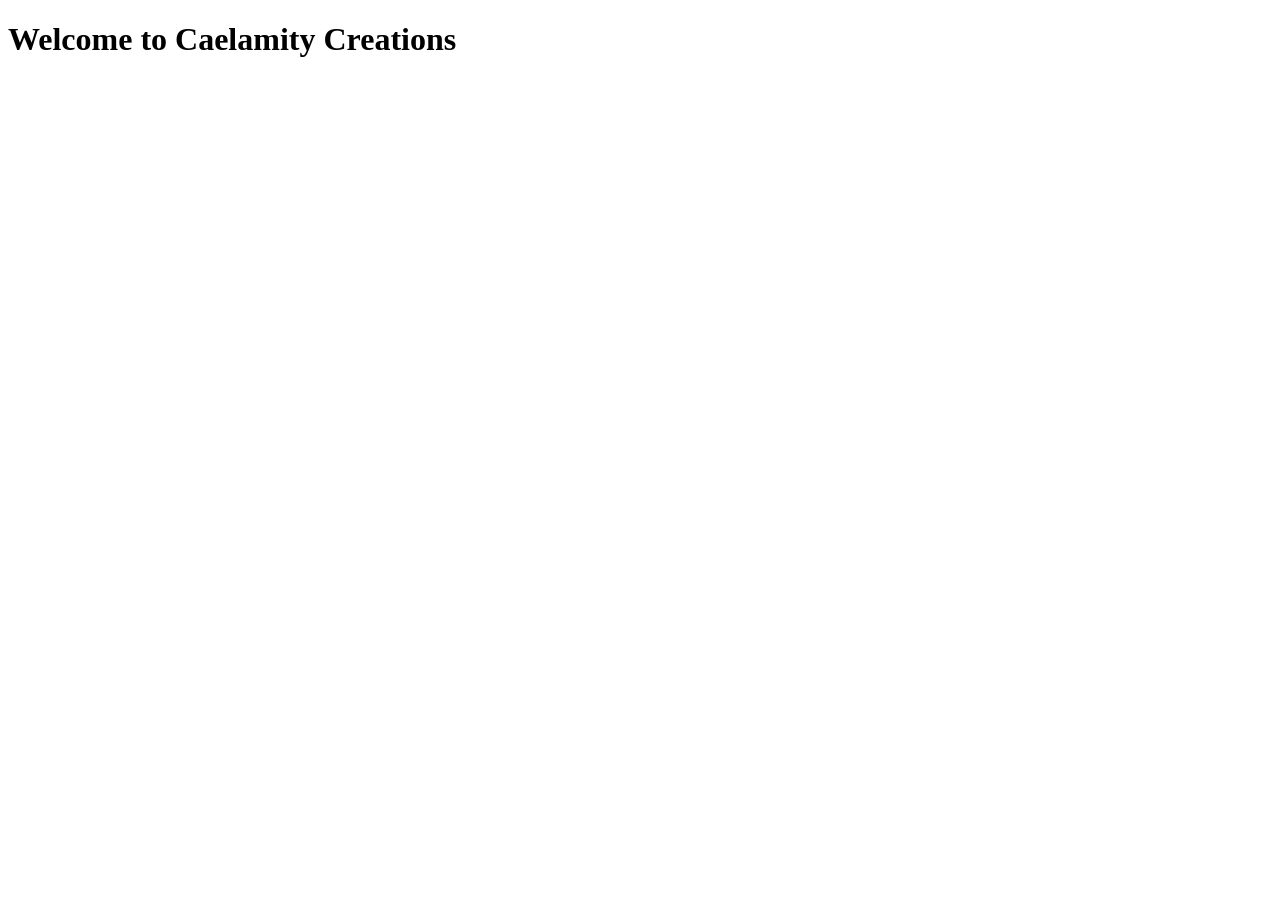
==== index.html @ dc7f4c01 "Initialize Repository" ====
<!DOCTYPE html>
<html lang="en">
<head>
    <meta charset="UTF-8">
    <meta name="viewport" content="width=device-width, initial-scale=1.0">
    <title>Document</title>
</head>
<body>
    <h1>Welcome to Caelamity Creations</h1>
</body>
</html>
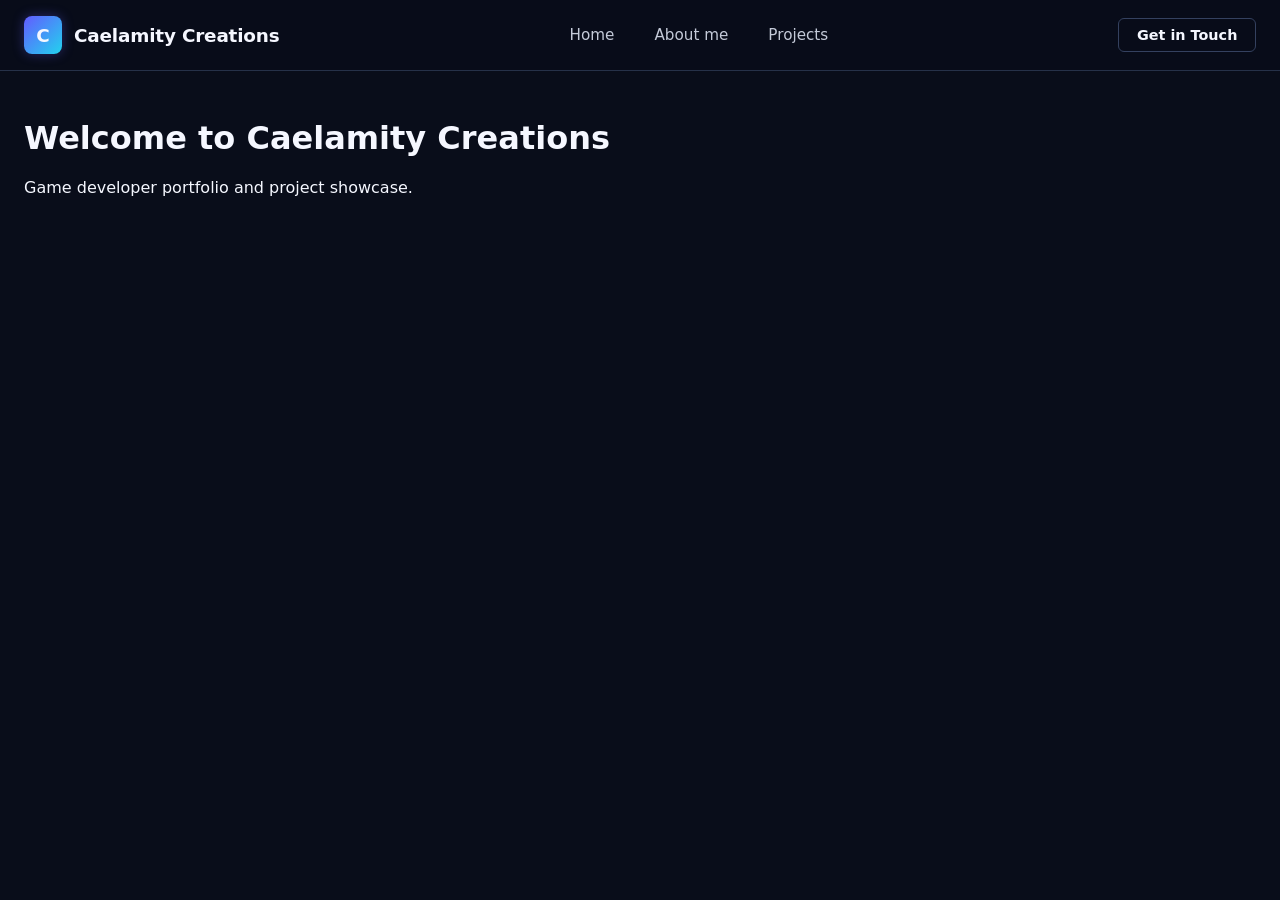
==== commit 3b3258df: "Added the navbar and also added some styling to the navbar. Updated the home page to display the cor" ====
--- a/index.html
+++ b/index.html
@@ -3,9 +3,25 @@
 <head>
     <meta charset="UTF-8">
     <meta name="viewport" content="width=device-width, initial-scale=1.0">
-    <title>Document</title>
+    <title>Caelamity Creations</title>
+    <link rel="stylesheet" href="style.css">
 </head>
 <body>
-    <h1>Welcome to Caelamity Creations</h1>
+
+    <!-- Navbar Placeholder -->
+    <div id="navbar"></div>
+
+    <main style="max-width: 2560px; margin: 3rem auto; padding: 0 1.5rem;">
+        <h1>Welcome to Caelamity Creations</h1>
+        <p>Game developer portfolio and project showcase.</p>
+    </main>
+
+    <script>
+        fetch('/components/navbar.html')
+        .then(res => res.text())
+        .then(html => {
+            document.getElementById('navbar').innerHTML = html;
+        });
+  </script>
 </body>
 </html>
--- a/style.css
+++ b/style.css
@@ -0,0 +1,35 @@
+:root {
+    /*Background Colours*/
+    --primaryBackground-colour: #090D1A;    /*Obsidian*/
+    --secondaryBackground-colour: #172554;    /*Deep Indigo*/
+
+    /*Brand Colours*/
+    --primary-colour: #635BFF;    /*Electric Violet*/
+    --accent-colour: #22D3EE;    /*Signal Cyan*/
+
+    /*Text Colours*/
+    --primaryText-colour: #F5F7FF;    /*Soft White*/
+    --secondaryText-colour: #C4CAD8;    /*Cool Grey*/
+    --mutedText-colour: #929BB0;    /*Slate Grey*/
+    --disabledText-colour: #69748B;    /*Soft White*/
+
+    /*Dividers and Borders Colours*/
+    --subtleDivider-colour: #263149;    /*Dark Slate*/
+    --visibleDivider-colour: #34415F;    /*Blue Slate*/
+    --focusBorder-colour: #635BFF;    /*Soft White*/
+
+
+    /*Additional Accents Colours*/
+    --highlight-colour: #A5B4FC;    /*Soft periwinkle*/
+    --success-colour: #5EEAD4;    /*Mint green*/
+    --flourish-colour: #F472B6;    /*Soft magenta*/
+}
+
+html, body {
+  margin: 0;
+  padding: 0;
+  min-height: 100vh;
+  background-color: var(--primaryBackground-colour);
+  color: var(--primaryText-colour);
+  font-family: system-ui, -apple-system, BlinkMacSystemFont, "Segoe UI", Roboto, sans-serif;
+}
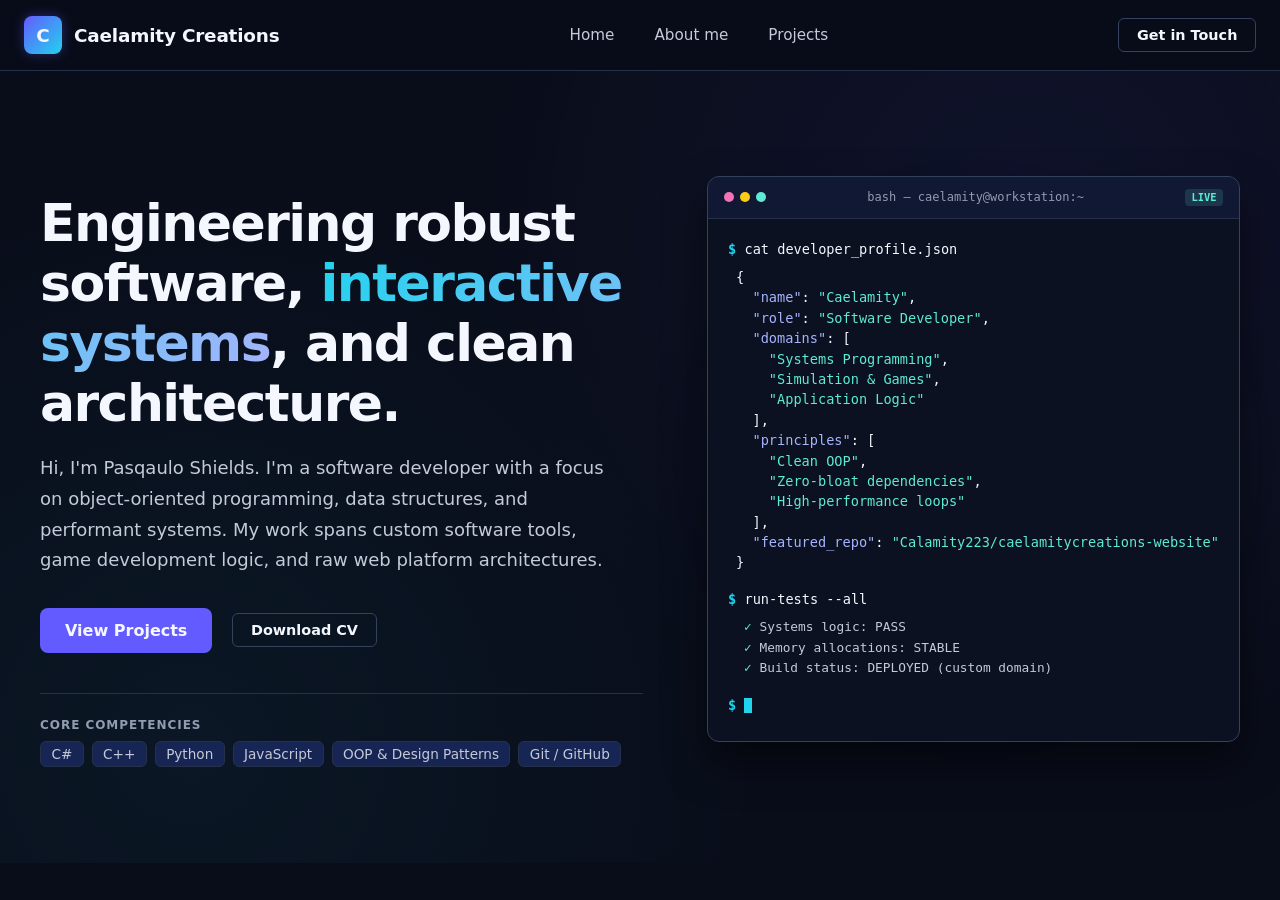
==== commit f09c6fa3: "Added a hero page Updated it so that I use an i18 file for strings. Added additional components for " ====
--- a/index.html
+++ b/index.html
@@ -1,27 +1,95 @@
 <!DOCTYPE html>
 <html lang="en">
 <head>
-    <meta charset="UTF-8">
-    <meta name="viewport" content="width=device-width, initial-scale=1.0">
-    <title>Caelamity Creations</title>
-    <link rel="stylesheet" href="style.css">
+  <meta charset="UTF-8">
+  <meta name="viewport" content="width=device-width, initial-scale=1.0">
+  <title>Caelamity Creations</title>
+  <link rel="stylesheet" href="style.css">
+
+  <!-- Component Scripts -->
+  <script type="module" src="components/button.js"></script>
+  <script type="module" src="components/status-badge.js"></script>
+  <script type="module" src="components/tag-list.js"></script>
+  <script type="module" src="components/terminal-window.js"></script>
 </head>
 <body>
 
-    <!-- Navbar Placeholder -->
-    <div id="navbar"></div>
+  <div id="navbar"></div>
 
-    <main style="max-width: 2560px; margin: 3rem auto; padding: 0 1.5rem;">
-        <h1>Welcome to Caelamity Creations</h1>
-        <p>Game developer portfolio and project showcase.</p>
-    </main>
+  <main>
+    <section class="hero-section">
+      <div class="hero-container">
+        
+        <!-- Left Column -->
+        <div class="hero-content">
+          <status-badge key="hero.status"></status-badge>
 
-    <script>
-        fetch('/components/navbar.html')
-        .then(res => res.text())
-        .then(html => {
-            document.getElementById('navbar').innerHTML = html;
-        });
-  </script>
+          <h1 class="hero-title" data-i18n-html="hero.title"></h1>
+
+          <p class="hero-description" data-i18n="hero.description"></p>
+
+          <div class="hero-actions">
+            <site-button variant="primary" href="/pages/projects.html" key="hero.ctaProjects"></site-button>
+            <site-button variant="nav" href="/assets/cv.pdf" target="_blank" key="hero.ctaCv"></site-button>
+          </div>
+
+          <tag-list 
+            label-key="hero.competenciesLabel" 
+            tags-key="hero.competenciesTags">
+          </tag-list>
+        </div>
+
+        <!-- Right Column: Terminal Window -->
+        <terminal-window title="bash — caelamity@workstation:~" status="LIVE">
+          <div class="terminal-line">
+            <span class="prompt">$</span> <span class="cmd">cat developer_profile.json</span>
+          </div>
+          
+          <pre class="code-block"><code>{
+  <span class="key">"name"</span>: <span class="str">"Caelamity"</span>,
+  <span class="key">"role"</span>: <span class="str">"Software Developer"</span>,
+  <span class="key">"domains"</span>: [
+    <span class="str">"Systems Programming"</span>,
+    <span class="str">"Simulation & Games"</span>,
+    <span class="str">"Application Logic"</span>
+  ],
+  <span class="key">"principles"</span>: [
+    <span class="str">"Clean OOP"</span>,
+    <span class="str">"Zero-bloat dependencies"</span>,
+    <span class="str">"High-performance loops"</span>
+  ],
+  <span class="key">"featured_repo"</span>: <span class="str">"Calamity223/caelamitycreations-website"</span>
+}</code></pre>
+
+          <div class="terminal-line">
+            <span class="prompt">$</span> <span class="cmd">run-tests --all</span>
+          </div>
+          <div class="terminal-result">
+            <span class="test-pass">✓</span> Systems logic: PASS<br>
+            <span class="test-pass">✓</span> Memory allocations: STABLE<br>
+            <span class="test-pass">✓</span> Build status: DEPLOYED (custom domain)
+          </div>
+
+          <div class="terminal-line active-line">
+            <span class="prompt">$</span> <span class="cursor"></span>
+          </div>
+        </terminal-window>
+
+      </div>
+    </section>
+  </main>
+
+<script type="module">
+  import { I18n } from './utils/i18n.js';
+
+  I18n.apply();
+
+  fetch('./components/navbar.html')
+    .then(res => res.text())
+    .then(html => {
+      document.getElementById('navbar').innerHTML = html;
+      I18n.apply();
+    });
+</script>
 </body>
 </html>
--- a/style.css
+++ b/style.css
@@ -32,4 +32,323 @@
   background-color: var(--primaryBackground-colour);
   color: var(--primaryText-colour);
   font-family: system-ui, -apple-system, BlinkMacSystemFont, "Segoe UI", Roboto, sans-serif;
+}
+
+
+site-button,
+status-badge,
+tag-list,
+terminal-window {
+  display: contents;
+}
+
+/* ==========================================================================
+   Base Button Object Styles
+   ========================================================================== */
+
+.btn {
+  display: inline-flex;
+  align-items: center;
+  justify-content: center;
+  font-family: inherit;
+  font-weight: 600;
+  text-decoration: none;
+  cursor: pointer;
+  border-radius: 6px;
+  transition: all 0.2s ease;
+  border: 1px solid transparent;
+}
+
+/* Variant: Nav Bar Action Button */
+.btn-nav {
+  background-color: transparent;
+  color: var(--primaryText-colour);
+  border-color: var(--visibleDivider-colour);
+  padding: 0.5rem 1.1rem;
+  font-size: 0.9rem;
+}
+
+.btn-nav:hover {
+  border-color: var(--primary-colour);
+  background-color: rgba(99, 91, 255, 0.15);
+  color: var(--highlight-colour);
+}
+
+/* Variant: Primary CTA Button */
+.btn-primary {
+  background-color: var(--primary-colour);
+  color: var(--primaryText-colour);
+  padding: 0.75rem 1.5rem;
+  font-size: 1rem;
+  border-radius: 8px;
+}
+
+.btn-primary:hover {
+  transform: translateY(-2px);
+  box-shadow: 0 4px 18px rgba(99, 91, 255, 0.4);
+}
+
+/* Variant: Accent Button (Signal Cyan) */
+.btn-accent {
+  background-color: var(--accent-colour);
+  color: var(--primaryBackground-colour); /* Dark text for contrast */
+  padding: 0.75rem 1.5rem;
+  font-size: 1rem;
+  border-radius: 8px;
+}
+
+.btn-accent:hover {
+  transform: translateY(-2px);
+  box-shadow: 0 4px 18px rgba(34, 211, 238, 0.35);
+}
+
+/* ==========================================================================
+   Hero Section Layout (Grid & Typography Only)
+   ========================================================================== */
+
+.hero-section {
+  position: relative;
+  padding: 5rem 1.5rem 6rem;
+  overflow: hidden;
+  background: radial-gradient(circle at 80% 20%, rgba(99, 91, 255, 0.08) 0%, transparent 45%),
+              radial-gradient(circle at 15% 85%, rgba(34, 211, 238, 0.05) 0%, transparent 45%);
+}
+
+.hero-container {
+  max-width: 1200px;
+  margin: 0 auto;
+  display: grid;
+  grid-template-columns: 1.15fr 0.85fr;
+  align-items: center;
+  gap: 4rem;
+}
+
+.hero-title {
+  font-size: 3.25rem;
+  font-weight: 800;
+  line-height: 1.15;
+  letter-spacing: -0.03em;
+  color: var(--primaryText-colour);
+  margin-bottom: 1.25rem;
+}
+
+.text-gradient {
+  background: linear-gradient(120deg, var(--accent-colour), var(--highlight-colour));
+  -webkit-background-clip: text;
+  -webkit-text-fill-color: transparent;
+}
+
+.hero-description {
+  font-size: 1.125rem;
+  color: var(--secondaryText-colour);
+  line-height: 1.7;
+  margin-bottom: 2rem;
+  max-width: 580px;
+}
+
+.hero-actions {
+  display: flex;
+  align-items: center;
+  gap: 1.25rem;
+  margin-bottom: 2.5rem;
+}
+
+/* Mobile Breakpoint */
+@media (max-width: 900px) {
+  .hero-container {
+    grid-template-columns: 1fr;
+    gap: 3rem;
+  }
+
+  .hero-title {
+    font-size: 2.4rem;
+  }
+}
+/* ==========================================================================
+   5. COMPONENT: StatusBadge (<status-badge>)
+   ========================================================================== */
+
+.status-badge {
+  display: inline-flex;
+  align-items: center;
+  gap: 0.6rem;
+  background-color: rgba(94, 234, 212, 0.08);
+  border: 1px solid rgba(94, 234, 212, 0.25);
+  color: var(--success-colour);
+  font-size: 0.85rem;
+  font-weight: 600;
+  padding: 0.35rem 0.85rem;
+  border-radius: 9999px;
+  margin-bottom: 1.5rem;
+}
+
+.status-dot {
+  width: 8px;
+  height: 8px;
+  background-color: var(--success-colour);
+  border-radius: 50%;
+  box-shadow: 0 0 8px var(--success-colour);
+  animation: pulse-dot 2s infinite ease-in-out;
+}
+
+@keyframes pulse-dot {
+  0%, 100% { opacity: 1; transform: scale(1); }
+  50% { opacity: 0.4; transform: scale(0.8); }
+}
+
+/* ==========================================================================
+   6. COMPONENT: TagList (<tag-list>)
+   ========================================================================== */
+
+.tag-list-container {
+  display: flex;
+  flex-direction: column;
+  gap: 0.6rem;
+  padding-top: 1.5rem;
+  border-top: 1px solid var(--subtleDivider-colour);
+}
+
+.tag-list-label {
+  font-size: 0.75rem;
+  text-transform: uppercase;
+  letter-spacing: 0.08em;
+  color: var(--mutedText-colour);
+  font-weight: 700;
+}
+
+.tag-list-chips {
+  display: flex;
+  flex-wrap: wrap;
+  gap: 0.5rem;
+}
+
+.tag-chip {
+  font-size: 0.85rem;
+  font-weight: 500;
+  color: var(--secondaryText-colour);
+  background-color: var(--secondaryBackground-colour);
+  border: 1px solid var(--subtleDivider-colour);
+  padding: 0.25rem 0.65rem;
+  border-radius: 6px;
+}
+
+/* ==========================================================================
+   7. COMPONENT: TerminalWindow (<terminal-window>)
+   ========================================================================== */
+
+.terminal-wrapper {
+  position: relative;
+}
+
+/* Ambient glow backdrop */
+.terminal-wrapper::before {
+  content: '';
+  position: absolute;
+  inset: -10px;
+  background: radial-gradient(circle, rgba(99, 91, 255, 0.2) 0%, transparent 70%);
+  filter: blur(25px);
+  z-index: 0;
+  border-radius: 16px;
+}
+
+.terminal-window {
+  position: relative;
+  z-index: 1;
+  background-color: #0b1120;
+  border: 1px solid var(--visibleDivider-colour);
+  border-radius: 12px;
+  overflow: hidden;
+  box-shadow: 0 20px 40px rgba(0, 0, 0, 0.5);
+  font-family: 'JetBrains Mono', Consolas, Monaco, monospace;
+}
+
+.terminal-header {
+  display: flex;
+  align-items: center;
+  justify-content: space-between;
+  padding: 0.75rem 1rem;
+  background-color: rgba(23, 37, 84, 0.4);
+  border-bottom: 1px solid var(--subtleDivider-colour);
+}
+
+.terminal-controls {
+  display: flex;
+  gap: 6px;
+}
+
+.ctrl-dot {
+  width: 10px;
+  height: 10px;
+  border-radius: 50%;
+}
+
+.ctrl-dot.red { background-color: var(--flourish-colour); }
+.ctrl-dot.yellow { background-color: #facc15; }
+.ctrl-dot.green { background-color: var(--success-colour); }
+
+.terminal-title {
+  font-size: 0.75rem;
+  color: var(--mutedText-colour);
+}
+
+.terminal-status {
+  font-size: 0.65rem;
+  font-weight: 700;
+  color: var(--success-colour);
+  background: rgba(94, 234, 212, 0.15);
+  padding: 0.15rem 0.4rem;
+  border-radius: 4px;
+}
+
+.terminal-body {
+  padding: 1.25rem;
+  font-size: 0.85rem;
+  line-height: 1.5;
+}
+
+/* Syntax Highlighting Tokens inside Terminal */
+.terminal-line {
+  margin-bottom: 0.4rem;
+}
+
+.prompt {
+  color: var(--accent-colour);
+  font-weight: 700;
+}
+
+.cmd {
+  color: var(--primaryText-colour);
+}
+
+.code-block {
+  margin: 0.5rem 0 1rem 0;
+  padding-left: 0.5rem;
+}
+
+.key { color: var(--highlight-colour); }
+.str { color: var(--success-colour); }
+
+.terminal-result {
+  color: var(--secondaryText-colour);
+  margin: 0.5rem 0 1rem 1rem;
+  font-size: 0.8rem;
+  line-height: 1.6;
+}
+
+.test-pass {
+  color: var(--success-colour);
+  font-weight: 700;
+}
+
+.cursor {
+  display: inline-block;
+  width: 8px;
+  height: 15px;
+  background-color: var(--accent-colour);
+  animation: blink 1s step-end infinite;
+  vertical-align: middle;
+}
+
+@keyframes blink {
+  50% { opacity: 0; }
 }
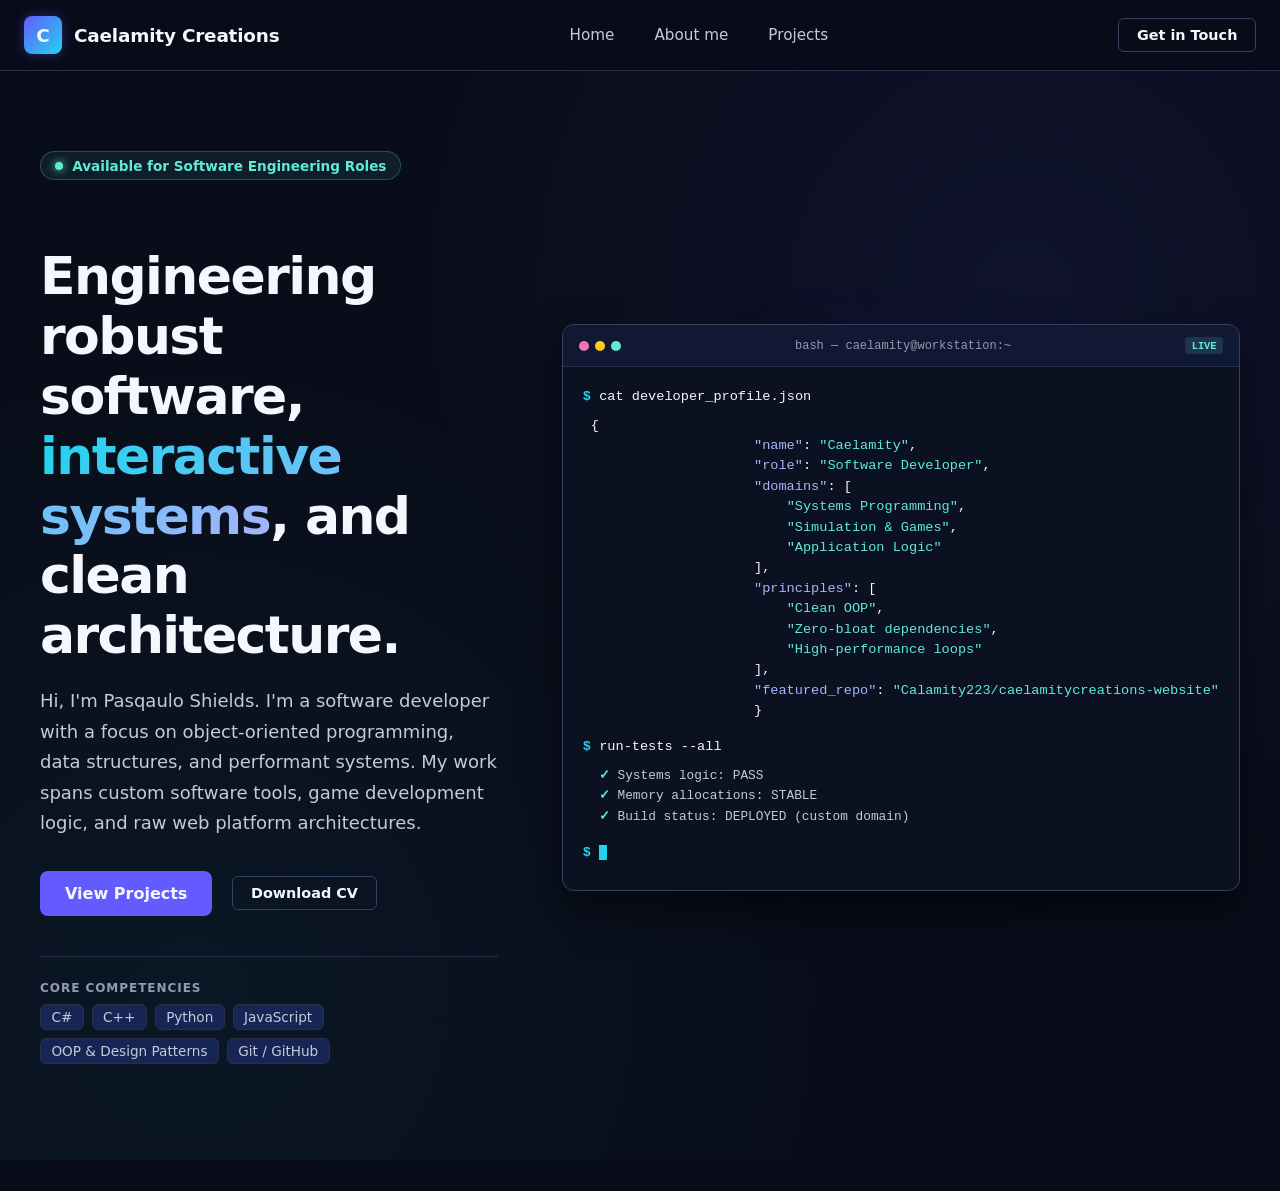
==== commit c289eef5: "Added formatting and also did error handling" ====
--- a/index.html
+++ b/index.html
@@ -1,83 +1,83 @@
 <!DOCTYPE html>
 <html lang="en">
 <head>
-  <meta charset="UTF-8">
-  <meta name="viewport" content="width=device-width, initial-scale=1.0">
-  <title>Caelamity Creations</title>
-  <link rel="stylesheet" href="style.css">
-
-  <!-- Component Scripts -->
-  <script type="module" src="components/button.js"></script>
-  <script type="module" src="components/status-badge.js"></script>
-  <script type="module" src="components/tag-list.js"></script>
-  <script type="module" src="components/terminal-window.js"></script>
+    <meta charset="UTF-8">
+    <meta name="viewport" content="width=device-width, initial-scale=1.0">
+    <title>Caelamity Creations</title>
+    <link rel="stylesheet" href="style.css">
+    <link rel="icon" href="data:image/svg+xml,<svg xmlns='http://www.w3.org/2000/svg' viewBox='0 0 32 32'><rect width='32' height='32' rx='8' fill='%23635BFF'/><text x='50%' y='55%' dominant-baseline='middle' text-anchor='middle' font-family='sans-serif' font-weight='800' font-size='18' fill='%23F5F7FF'>C</text></svg>">
+    <!-- Component Scripts -->
+    <script type="module" src="components/button.js"></script>
+    <script type="module" src="components/status-badge.js"></script>
+    <script type="module" src="components/tag-list.js"></script>
+    <script type="module" src="components/terminal-window.js"></script>
 </head>
 <body>
 
-  <div id="navbar"></div>
+    <div id="navbar"></div>
 
-  <main>
-    <section class="hero-section">
-      <div class="hero-container">
-        
-        <!-- Left Column -->
-        <div class="hero-content">
-          <status-badge key="hero.status"></status-badge>
+    <main>
+        <section class="hero-section">
+            <div class="hero-container">
 
-          <h1 class="hero-title" data-i18n-html="hero.title"></h1>
+                <!-- Left Column -->
+                <div class="hero-content">
+                    <status-badge key="hero.status"></status-badge>
+                
+                    <h1 class="hero-title" data-i18n-html="hero.title"></h1>
+                
+                    <p class="hero-description" data-i18n="hero.description"></p>
+                
+                    <div class="hero-actions">
+                      <site-button variant="primary" href="/pages/projects.html" key="hero.ctaProjects"></site-button>
+                      <site-button variant="nav" href="/assets/cv.pdf" target="_blank" key="hero.ctaCv"></site-button>
+                    </div>
+                
+                    <tag-list 
+                      label-key="hero.competenciesLabel" 
+                      tags-key="hero.competenciesTags">
+                    </tag-list>
+                </div>
+            
+                <!-- Right Column: Terminal Window -->
+                <terminal-window title="bash — caelamity@workstation:~" status="LIVE">
+                    <div class="terminal-line">
+                    <span class="prompt">$</span> <span class="cmd">cat developer_profile.json</span>
+                    </div>
+                
+                    <pre class="code-block"><code>{
+                    <span class="key">"name"</span>: <span class="str">"Caelamity"</span>,
+                    <span class="key">"role"</span>: <span class="str">"Software Developer"</span>,
+                    <span class="key">"domains"</span>: [
+                        <span class="str">"Systems Programming"</span>,
+                        <span class="str">"Simulation & Games"</span>,
+                        <span class="str">"Application Logic"</span>
+                    ],
+                    <span class="key">"principles"</span>: [
+                        <span class="str">"Clean OOP"</span>,
+                        <span class="str">"Zero-bloat dependencies"</span>,
+                        <span class="str">"High-performance loops"</span>
+                    ],
+                    <span class="key">"featured_repo"</span>: <span class="str">"Calamity223/caelamitycreations-website"</span>
+                    }</code></pre>
+                
+                    <div class="terminal-line">
+                        <span class="prompt">$</span> <span class="cmd">run-tests --all</span>
+                    </div>
+                    <div class="terminal-result">
+                        <span class="test-pass">✓</span> Systems logic: PASS<br>
+                        <span class="test-pass">✓</span> Memory allocations: STABLE<br>
+                        <span class="test-pass">✓</span> Build status: DEPLOYED (custom domain)
+                    </div>
+                
+                    <div class="terminal-line active-line">
+                        <span class="prompt">$</span> <span class="cursor"></span>
+                    </div>
+                </terminal-window>
 
-          <p class="hero-description" data-i18n="hero.description"></p>
-
-          <div class="hero-actions">
-            <site-button variant="primary" href="/pages/projects.html" key="hero.ctaProjects"></site-button>
-            <site-button variant="nav" href="/assets/cv.pdf" target="_blank" key="hero.ctaCv"></site-button>
-          </div>
-
-          <tag-list 
-            label-key="hero.competenciesLabel" 
-            tags-key="hero.competenciesTags">
-          </tag-list>
-        </div>
-
-        <!-- Right Column: Terminal Window -->
-        <terminal-window title="bash — caelamity@workstation:~" status="LIVE">
-          <div class="terminal-line">
-            <span class="prompt">$</span> <span class="cmd">cat developer_profile.json</span>
-          </div>
-          
-          <pre class="code-block"><code>{
-  <span class="key">"name"</span>: <span class="str">"Caelamity"</span>,
-  <span class="key">"role"</span>: <span class="str">"Software Developer"</span>,
-  <span class="key">"domains"</span>: [
-    <span class="str">"Systems Programming"</span>,
-    <span class="str">"Simulation & Games"</span>,
-    <span class="str">"Application Logic"</span>
-  ],
-  <span class="key">"principles"</span>: [
-    <span class="str">"Clean OOP"</span>,
-    <span class="str">"Zero-bloat dependencies"</span>,
-    <span class="str">"High-performance loops"</span>
-  ],
-  <span class="key">"featured_repo"</span>: <span class="str">"Calamity223/caelamitycreations-website"</span>
-}</code></pre>
-
-          <div class="terminal-line">
-            <span class="prompt">$</span> <span class="cmd">run-tests --all</span>
-          </div>
-          <div class="terminal-result">
-            <span class="test-pass">✓</span> Systems logic: PASS<br>
-            <span class="test-pass">✓</span> Memory allocations: STABLE<br>
-            <span class="test-pass">✓</span> Build status: DEPLOYED (custom domain)
-          </div>
-
-          <div class="terminal-line active-line">
-            <span class="prompt">$</span> <span class="cursor"></span>
-          </div>
-        </terminal-window>
-
-      </div>
-    </section>
-  </main>
+            </div>
+        </section>
+    </main>
 
 <script type="module">
   import { I18n } from './utils/i18n.js';
